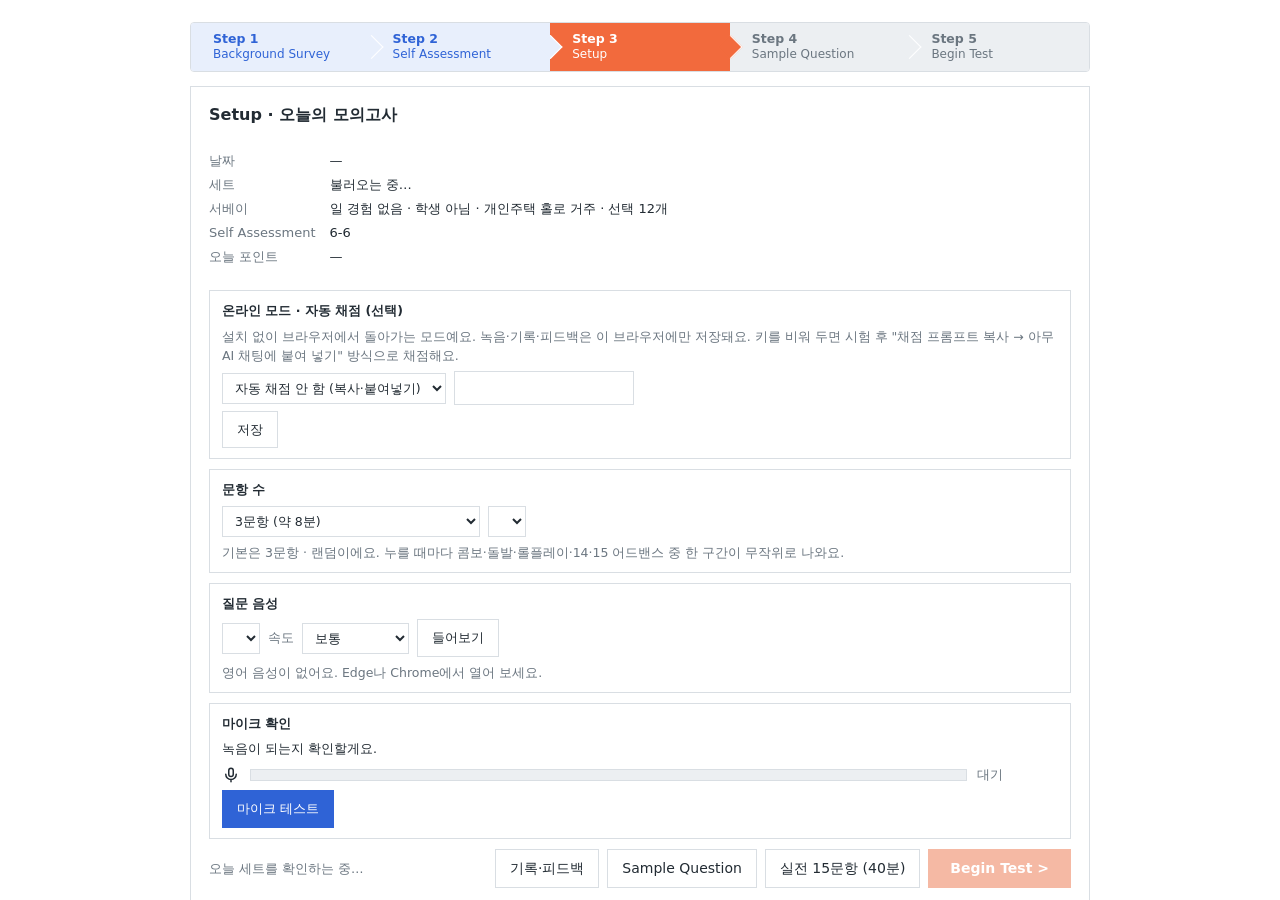
==== index.html @ 991cd002 "Online mode on GitHub Pages + grading without a subscription - web/store.js answers the /api calls i" ====
<!doctype html>
<html lang="en"><head><meta charset="utf-8"><title>OPIc Mock Test</title>
<meta http-equiv="refresh" content="0; url=web/index.html">
<link rel="canonical" href="web/index.html"></head>
<body><p><a href="web/index.html">Open the OPIc mock test</a></p></body></html>
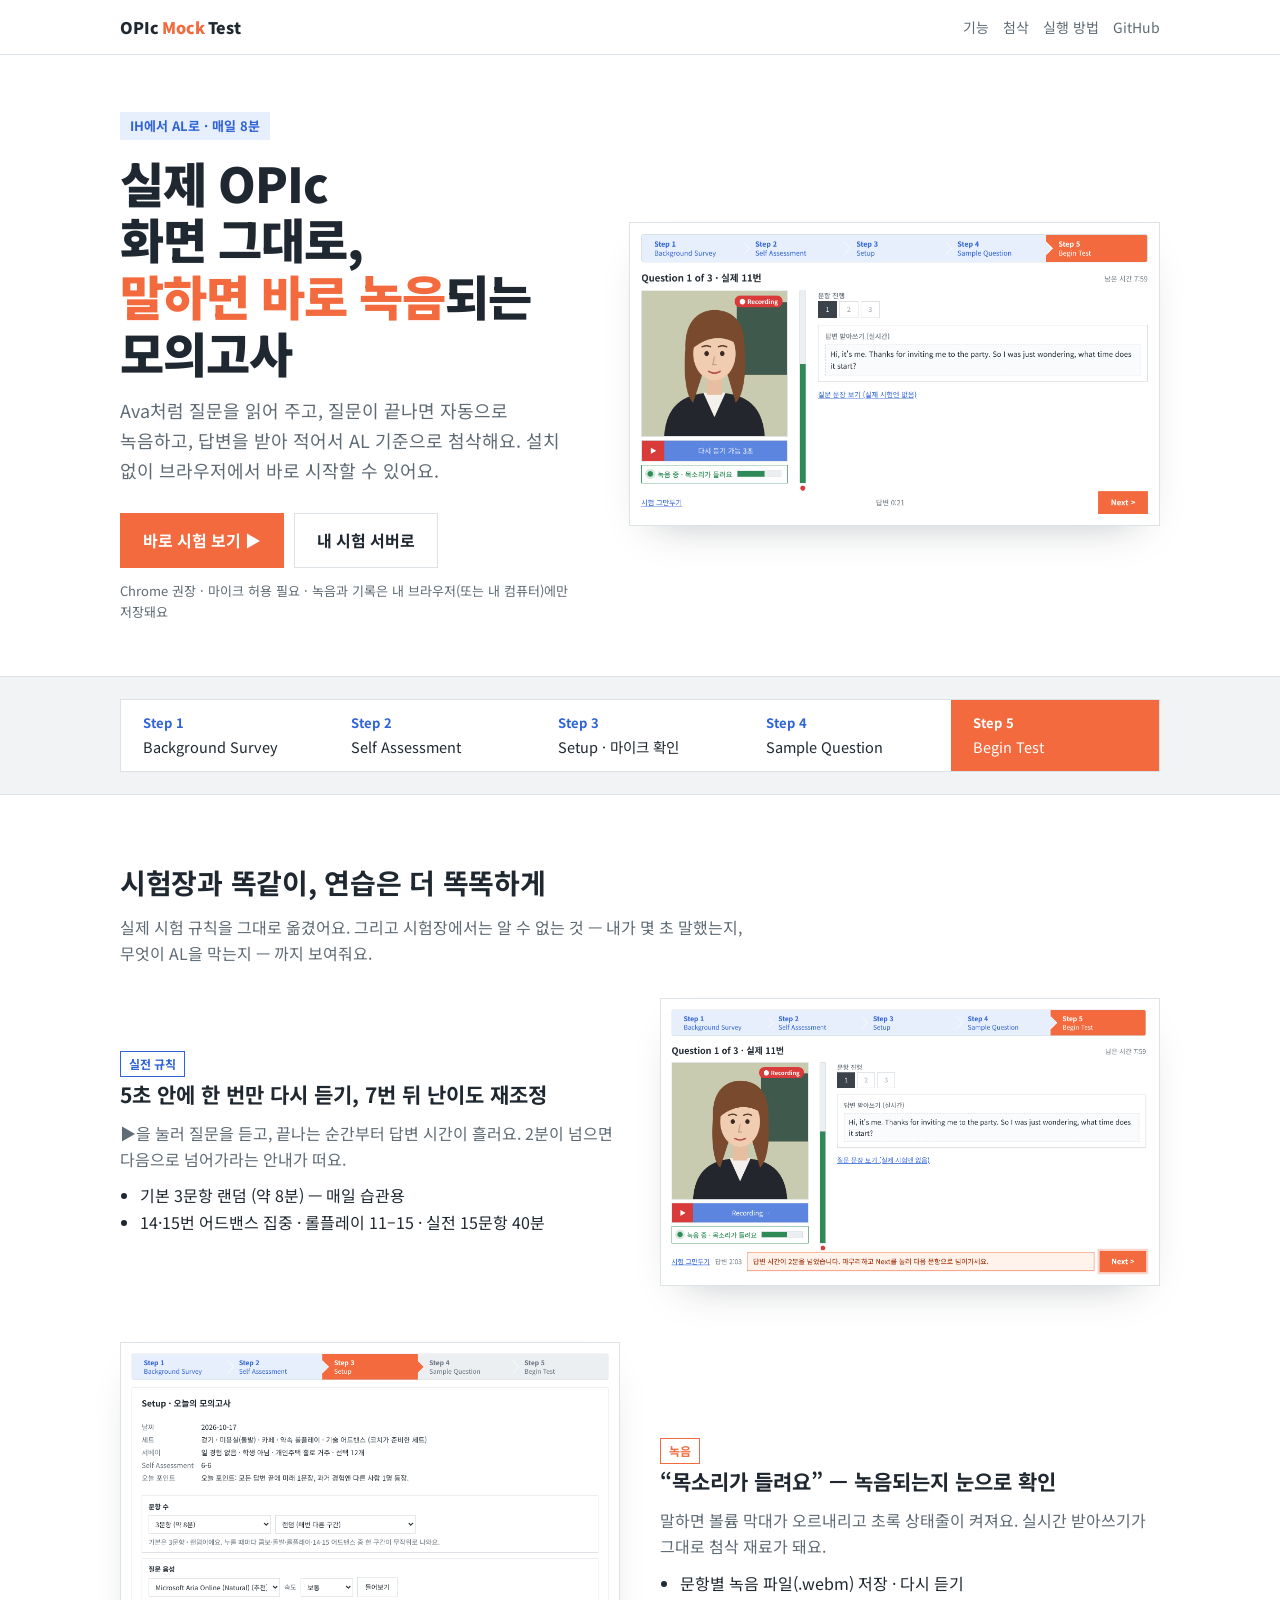
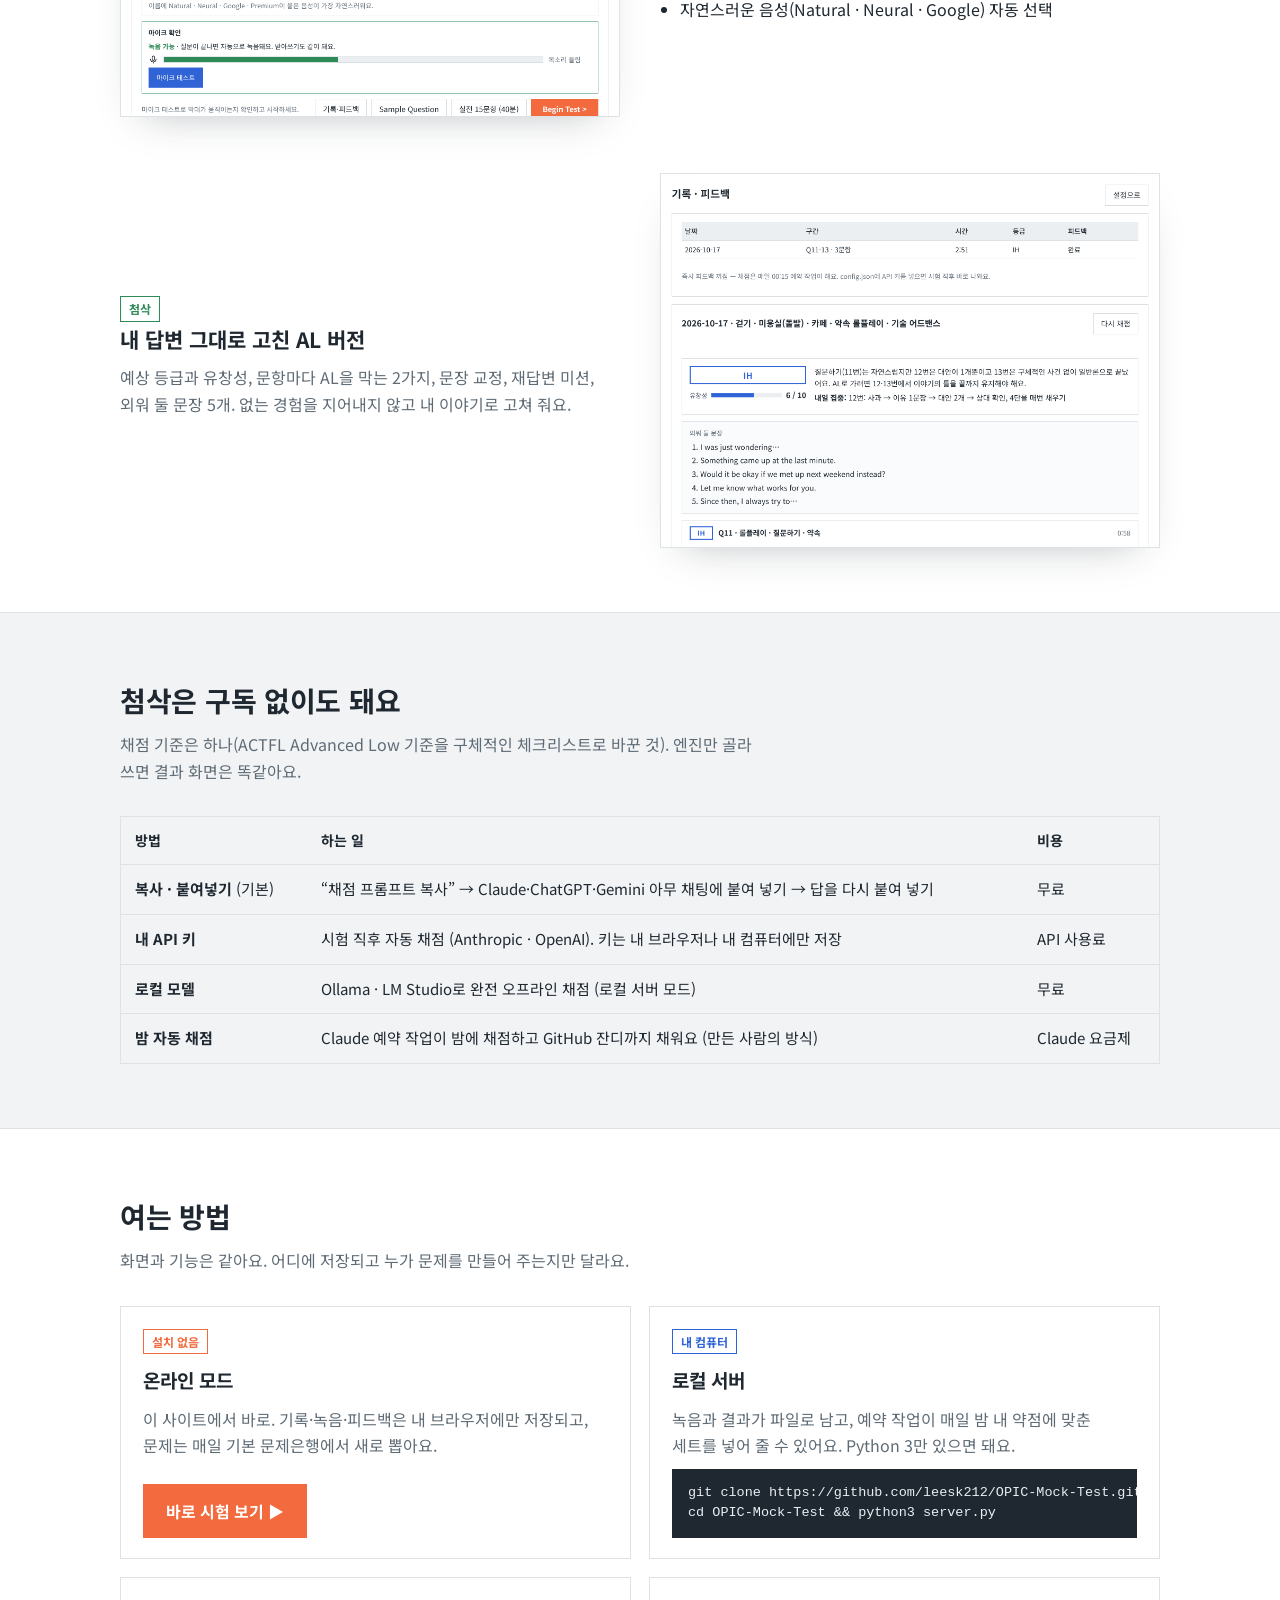
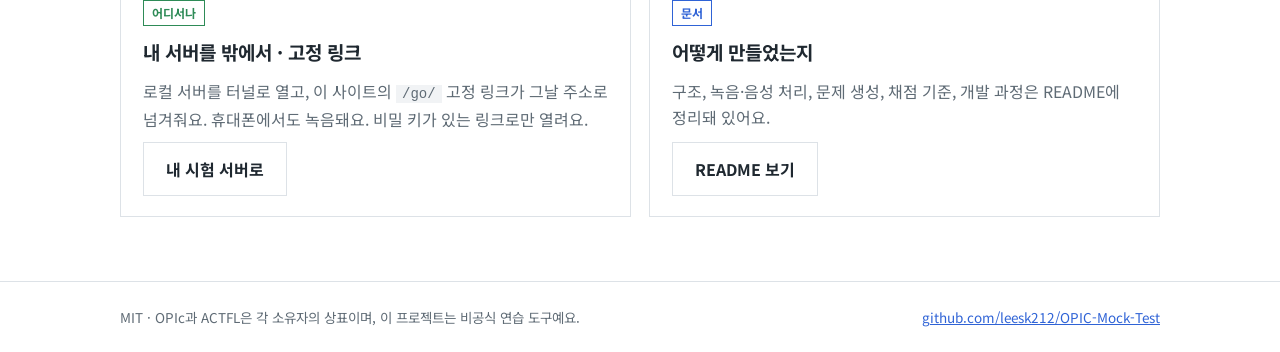
==== commit adeee180: "Remote access + landing page - server.py: tunnelled requests need the access key (?k= once, then Htt" ====
--- a/index.html
+++ b/index.html
@@ -1,5 +1,193 @@
 <!doctype html>
-<html lang="en"><head><meta charset="utf-8"><title>OPIc Mock Test</title>
-<meta http-equiv="refresh" content="0; url=web/index.html">
-<link rel="canonical" href="web/index.html"></head>
-<body><p><a href="web/index.html">Open the OPIc mock test</a></p></body></html>
+<html lang="ko"><head><meta charset="utf-8"><meta name="viewport" content="width=device-width,initial-scale=1,viewport-fit=cover">
+<title>OPIc Mock Test</title>
+<meta name="description" content="실제 OPIc 시험 화면 그대로 — 자동 녹음, 실시간 받아쓰기, AL 기준 첨삭. 설치 없이 브라우저에서 바로.">
+<link rel="stylesheet" href="https://fonts.googleapis.com/css2?family=Noto+Sans+KR:wght@400;500;700;900&display=swap">
+<style>
+/* Layout: the landing borrows the exam's own visual language — the five-step bar becomes the page's spine, orange = act, blue = info. */
+:root{
+  --bg:#ffffff; --ink:#1f2830; --muted:#5f6b75; --line:#dde2e7; --grey:#f1f3f5;
+  --blue:#2f63d6; --blue-soft:#e8effc; --orange:#f26a3d; --ok:#2e8b57;
+  --f:"Noto Sans KR","Apple SD Gothic Neo","Malgun Gothic",system-ui,sans-serif;
+}
+*{box-sizing:border-box}
+html,body{margin:0;background:var(--bg);color:var(--ink)}
+body{font-family:var(--f);font-size:16px;line-height:1.65;word-break:keep-all;overflow-wrap:anywhere}
+.in{max-width:1080px;margin:0 auto;padding-left:max(20px,env(safe-area-inset-left,0px));padding-right:max(20px,env(safe-area-inset-right,0px))}
+a{color:var(--blue)}
+.top{border-bottom:1px solid var(--line)}
+.top .in{display:flex;justify-content:space-between;align-items:center;padding-block:14px;gap:12px}
+.brand{font-weight:900;letter-spacing:-.01em}
+.brand span{color:var(--orange)}
+.top nav{display:flex;gap:14px;font-size:14px;flex-wrap:wrap;justify-content:flex-end}
+.top nav a{color:var(--muted);text-decoration:none}
+.top nav a:hover{color:var(--ink)}
+/* hero */
+.hero .in{display:grid;grid-template-columns:minmax(0,1fr) minmax(0,1.15fr);gap:48px;align-items:center;padding-block:56px 40px}
+@media (max-width:860px){.hero .in{grid-template-columns:1fr;gap:28px;padding-block:36px 24px}}
+.eyebrow{display:inline-block;font-size:13px;font-weight:700;color:var(--blue);background:var(--blue-soft);padding:3px 10px;margin-bottom:14px}
+h1{font-size:clamp(32px,5vw,48px);line-height:1.18;margin:0 0 16px;font-weight:900;letter-spacing:-.02em;text-wrap:balance}
+h1 em{font-style:normal;color:var(--orange)}
+.lead{font-size:18px;color:var(--muted);margin:0 0 28px;max-width:34em}
+.cta{display:flex;gap:10px;flex-wrap:wrap}
+.btn{display:inline-flex;align-items:center;gap:8px;padding:13px 22px;font-weight:700;text-decoration:none;border:1px solid var(--line);color:var(--ink);background:#fff}
+.btn.go{background:var(--orange);border-color:var(--orange);color:#fff}
+.btn:focus-visible{outline:3px solid var(--blue);outline-offset:2px}
+.small{font-size:13px;color:var(--muted);margin-top:12px}
+.shot{border:1px solid var(--line);box-shadow:0 18px 40px -24px rgba(31,40,48,.35);max-width:100%;width:100%;height:auto;display:block}
+.shot.tall{aspect-ratio:4/3;height:auto;object-fit:cover;object-position:top}
+/* steps spine */
+.spine{background:var(--grey);border-block:1px solid var(--line)}
+.spine .in{padding-block:22px}
+.steps{display:grid;grid-template-columns:repeat(5,minmax(0,1fr));border:1px solid var(--line);background:#fff}
+@media (max-width:700px){.steps{grid-template-columns:1fr}}
+.st{position:relative;padding:12px 14px 12px 22px;min-width:0}
+.st b{display:block;font-size:13px;color:var(--blue)}
+.st span{font-size:14.5px}
+.st.now{background:var(--orange);color:#fff}.st.now b{color:#fff}
+/* features */
+section.blk .in{padding-block:64px}
+h2{font-size:28px;margin:0 0 8px;letter-spacing:-.01em;text-wrap:balance}
+.sub{color:var(--muted);margin:0 0 32px;max-width:40em}
+.feat{display:grid;grid-template-columns:minmax(0,1fr) minmax(0,1fr);gap:40px;align-items:center;margin-bottom:56px}
+.feat:last-child{margin-bottom:0}
+.feat.rev .txt{order:2}
+@media (max-width:860px){.feat{grid-template-columns:1fr;gap:18px}.feat.rev .txt{order:0}}
+.feat h3{font-size:21px;margin:0 0 8px}
+.feat p{margin:0 0 10px;color:var(--muted)}
+.feat ul{margin:0;padding-left:20px;color:var(--ink)}
+.tag{align-self:flex-start;display:inline-block;font-size:12px;font-weight:700;padding:2px 8px;border:1px solid currentColor;margin-right:6px;color:var(--blue)}
+.tag.o{color:var(--orange)}.tag.g{color:var(--ok)}
+/* grading table */
+.tbl{overflow-x:auto;border:1px solid var(--line)}
+table{border-collapse:collapse;width:100%;min-width:620px;font-size:15px}
+th,td{text-align:left;padding:12px 14px;border-bottom:1px solid var(--line);vertical-align:top}
+th{background:var(--grey);font-weight:700;font-size:14px}
+tr:last-child td{border-bottom:0}
+/* modes */
+.modes{display:grid;grid-template-columns:repeat(2,minmax(0,1fr));gap:18px}
+@media (max-width:760px){.modes{grid-template-columns:1fr}}
+.mode{border:1px solid var(--line);padding:22px 22px 20px;display:flex;flex-direction:column;gap:10px;min-width:0}
+.mode h3{margin:0;font-size:19px}
+.mode p{margin:0;color:var(--muted)}
+.mode .btn{align-self:flex-start;margin-top:auto}
+code{background:var(--grey);padding:1px 6px;font-size:14px}
+pre{max-width:100%;background:#1f2830;color:#e8eef3;padding:14px 16px;overflow-x:auto;font-size:13.5px;line-height:1.55;margin:0}
+footer{border-top:1px solid var(--line);color:var(--muted);font-size:13.5px}
+footer .in{padding-block:24px;display:flex;justify-content:space-between;gap:12px;flex-wrap:wrap}
+</style></head><body>
+
+<header class="top"><div class="in">
+  <div class="brand">OPIc <span>Mock</span> Test</div>
+  <nav><a href="#features">기능</a><a href="#grading">첨삭</a><a href="#modes">실행 방법</a><a href="https://github.com/leesk212/OPIC-Mock-Test">GitHub</a></nav>
+</div></header>
+
+<section class="hero"><div class="in">
+  <div>
+    <div class="eyebrow">IH에서 AL로 · 매일 8분</div>
+    <h1>실제 OPIc 화면 그대로,<br><em>말하면 바로 녹음</em>되는<br>모의고사</h1>
+    <p class="lead">Ava처럼 질문을 읽어 주고, 질문이 끝나면 자동으로 녹음하고, 답변을 받아 적어서 AL 기준으로 첨삭해요. 설치 없이 브라우저에서 바로 시작할 수 있어요.</p>
+    <div class="cta">
+      <a class="btn go" href="web/index.html">바로 시험 보기 ▶</a>
+      <a class="btn" href="go/">내 시험 서버로</a>
+    </div>
+    <p class="small">Chrome 권장 · 마이크 허용 필요 · 녹음과 기록은 내 브라우저(또는 내 컴퓨터)에만 저장돼요</p>
+  </div>
+  <img class="shot" src="docs/screens/3-exam-recording.png" alt="녹음 중인 시험 화면 — 아바타, 재생 바, 볼륨 막대, 실시간 받아쓰기, Next 버튼">
+</div></section>
+
+<div class="spine"><div class="in">
+  <div class="steps" aria-label="시험 진행 단계">
+    <div class="st"><b>Step 1</b><span>Background Survey</span></div>
+    <div class="st"><b>Step 2</b><span>Self Assessment</span></div>
+    <div class="st"><b>Step 3</b><span>Setup · 마이크 확인</span></div>
+    <div class="st"><b>Step 4</b><span>Sample Question</span></div>
+    <div class="st now"><b>Step 5</b><span>Begin Test</span></div>
+  </div>
+</div></div>
+
+<section class="blk" id="features"><div class="in">
+  <h2>시험장과 똑같이, 연습은 더 똑똑하게</h2>
+  <p class="sub">실제 시험 규칙을 그대로 옮겼어요. 그리고 시험장에서는 알 수 없는 것 — 내가 몇 초 말했는지, 무엇이 AL을 막는지 — 까지 보여줘요.</p>
+
+  <div class="feat">
+    <div class="txt">
+      <span class="tag">실전 규칙</span>
+      <h3>5초 안에 한 번만 다시 듣기, 7번 뒤 난이도 재조정</h3>
+      <p>▶을 눌러 질문을 듣고, 끝나는 순간부터 답변 시간이 흘러요. 2분이 넘으면 다음으로 넘어가라는 안내가 떠요.</p>
+      <ul><li>기본 3문항 랜덤 (약 8분) — 매일 습관용</li><li>14·15번 어드밴스 집중 · 롤플레이 11–15 · 실전 15문항 40분</li></ul>
+    </div>
+    <img class="shot" src="docs/screens/4-exam-2min.png" alt="2분 초과 안내가 뜬 시험 화면">
+  </div>
+
+  <div class="feat rev">
+    <div class="txt">
+      <span class="tag o">녹음</span>
+      <h3>“목소리가 들려요” — 녹음되는지 눈으로 확인</h3>
+      <p>말하면 볼륨 막대가 오르내리고 초록 상태줄이 켜져요. 실시간 받아쓰기가 그대로 첨삭 재료가 돼요.</p>
+      <ul><li>문항별 녹음 파일(.webm) 저장 · 다시 듣기</li><li>자연스러운 음성(Natural · Neural · Google) 자동 선택</li></ul>
+    </div>
+    <img class="shot tall" src="docs/screens/1-setup.png" alt="설정 화면 — 문항 수, 음성, 마이크 확인">
+  </div>
+
+  <div class="feat">
+    <div class="txt">
+      <span class="tag g">첨삭</span>
+      <h3>내 답변 그대로 고친 AL 버전</h3>
+      <p>예상 등급과 유창성, 문항마다 AL을 막는 2가지, 문장 교정, 재답변 미션, 외워 둘 문장 5개. 없는 경험을 지어내지 않고 내 이야기로 고쳐 줘요.</p>
+    </div>
+    <img class="shot tall" src="docs/screens/5-feedback.png" alt="AL 피드백 화면">
+  </div>
+</div></section>
+
+<section class="blk" id="grading" style="background:var(--grey);border-block:1px solid var(--line)"><div class="in">
+  <h2>첨삭은 구독 없이도 돼요</h2>
+  <p class="sub">채점 기준은 하나(ACTFL Advanced Low 기준을 구체적인 체크리스트로 바꾼 것). 엔진만 골라 쓰면 결과 화면은 똑같아요.</p>
+  <div class="tbl"><table>
+    <thead><tr><th>방법</th><th>하는 일</th><th>비용</th></tr></thead>
+    <tbody>
+      <tr><td><b>복사 · 붙여넣기</b> (기본)</td><td>“채점 프롬프트 복사” → Claude·ChatGPT·Gemini 아무 채팅에 붙여 넣기 → 답을 다시 붙여 넣기</td><td>무료</td></tr>
+      <tr><td><b>내 API 키</b></td><td>시험 직후 자동 채점 (Anthropic · OpenAI). 키는 내 브라우저나 내 컴퓨터에만 저장</td><td>API 사용료</td></tr>
+      <tr><td><b>로컬 모델</b></td><td>Ollama · LM Studio로 완전 오프라인 채점 (로컬 서버 모드)</td><td>무료</td></tr>
+      <tr><td><b>밤 자동 채점</b></td><td>Claude 예약 작업이 밤에 채점하고 GitHub 잔디까지 채워요 (만든 사람의 방식)</td><td>Claude 요금제</td></tr>
+    </tbody>
+  </table></div>
+</div></section>
+
+<section class="blk" id="modes"><div class="in">
+  <h2>여는 방법</h2>
+  <p class="sub">화면과 기능은 같아요. 어디에 저장되고 누가 문제를 만들어 주는지만 달라요.</p>
+  <div class="modes">
+    <div class="mode">
+      <span class="tag o">설치 없음</span>
+      <h3>온라인 모드</h3>
+      <p>이 사이트에서 바로. 기록·녹음·피드백은 내 브라우저에만 저장되고, 문제는 매일 기본 문제은행에서 새로 뽑아요.</p>
+      <a class="btn go" href="web/index.html">바로 시험 보기 ▶</a>
+    </div>
+    <div class="mode">
+      <span class="tag">내 컴퓨터</span>
+      <h3>로컬 서버</h3>
+      <p>녹음과 결과가 파일로 남고, 예약 작업이 매일 밤 내 약점에 맞춘 세트를 넣어 줄 수 있어요. Python 3만 있으면 돼요.</p>
+<pre>git clone https://github.com/leesk212/OPIC-Mock-Test.git
+cd OPIC-Mock-Test && python3 server.py</pre>
+    </div>
+    <div class="mode">
+      <span class="tag g">어디서나</span>
+      <h3>내 서버를 밖에서 · 고정 링크</h3>
+      <p>로컬 서버를 터널로 열고, 이 사이트의 <code>/go/</code> 고정 링크가 그날 주소로 넘겨줘요. 휴대폰에서도 녹음돼요. 비밀 키가 있는 링크로만 열려요.</p>
+      <a class="btn" href="go/">내 시험 서버로</a>
+    </div>
+    <div class="mode">
+      <span class="tag">문서</span>
+      <h3>어떻게 만들었는지</h3>
+      <p>구조, 녹음·음성 처리, 문제 생성, 채점 기준, 개발 과정은 README에 정리돼 있어요.</p>
+      <a class="btn" href="https://github.com/leesk212/OPIC-Mock-Test#readme">README 보기</a>
+    </div>
+  </div>
+</div></section>
+
+<footer><div class="in">
+  <span>MIT · OPIc과 ACTFL은 각 소유자의 상표이며, 이 프로젝트는 비공식 연습 도구예요.</span>
+  <a href="https://github.com/leesk212/OPIC-Mock-Test">github.com/leesk212/OPIC-Mock-Test</a>
+</div></footer>
+</body></html>
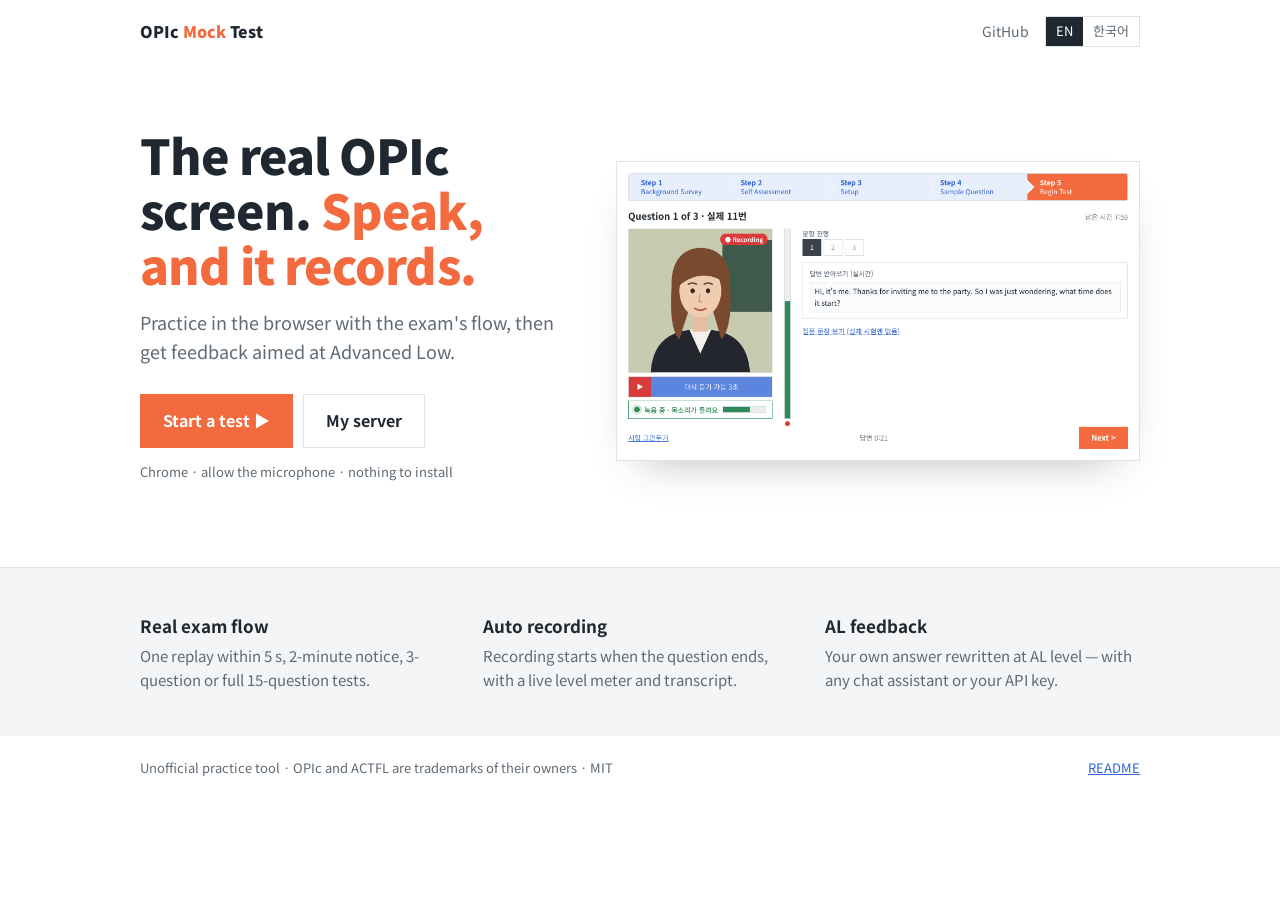
==== commit 9bb58295: "landing: simpler page, English by default with a 한국어 toggle Co-Authored-By: Claude Opus 5.5 <noreply" ====
--- a/index.html
+++ b/index.html
@@ -1,193 +1,96 @@
 <!doctype html>
-<html lang="ko"><head><meta charset="utf-8"><meta name="viewport" content="width=device-width,initial-scale=1,viewport-fit=cover">
+<html lang="en"><head><meta charset="utf-8"><meta name="viewport" content="width=device-width,initial-scale=1,viewport-fit=cover">
 <title>OPIc Mock Test</title>
-<meta name="description" content="실제 OPIc 시험 화면 그대로 — 자동 녹음, 실시간 받아쓰기, AL 기준 첨삭. 설치 없이 브라우저에서 바로.">
+<meta name="description" content="An OPIc speaking mock test that looks and runs like the real exam. Auto recording, live transcript, AL-level feedback. Runs in your browser.">
 <link rel="stylesheet" href="https://fonts.googleapis.com/css2?family=Noto+Sans+KR:wght@400;500;700;900&display=swap">
 <style>
-/* Layout: the landing borrows the exam's own visual language — the five-step bar becomes the page's spine, orange = act, blue = info. */
-:root{
-  --bg:#ffffff; --ink:#1f2830; --muted:#5f6b75; --line:#dde2e7; --grey:#f1f3f5;
-  --blue:#2f63d6; --blue-soft:#e8effc; --orange:#f26a3d; --ok:#2e8b57;
-  --f:"Noto Sans KR","Apple SD Gothic Neo","Malgun Gothic",system-ui,sans-serif;
-}
+:root{--ink:#1f2830;--muted:#5f6b75;--line:#dde2e7;--grey:#f3f5f7;--blue:#2f63d6;--orange:#f26a3d;
+  --f:"Noto Sans KR","Apple SD Gothic Neo","Malgun Gothic",system-ui,sans-serif}
 *{box-sizing:border-box}
-html,body{margin:0;background:var(--bg);color:var(--ink)}
-body{font-family:var(--f);font-size:16px;line-height:1.65;word-break:keep-all;overflow-wrap:anywhere}
-.in{max-width:1080px;margin:0 auto;padding-left:max(20px,env(safe-area-inset-left,0px));padding-right:max(20px,env(safe-area-inset-right,0px))}
+html,body{margin:0;background:#fff;color:var(--ink)}
+body{font-family:var(--f);font-size:16px;line-height:1.6;word-break:keep-all;overflow-wrap:anywhere}
+.in{max-width:1040px;margin:0 auto;padding-left:max(20px,env(safe-area-inset-left,0px));padding-right:max(20px,env(safe-area-inset-right,0px))}
 a{color:var(--blue)}
-.top{border-bottom:1px solid var(--line)}
-.top .in{display:flex;justify-content:space-between;align-items:center;padding-block:14px;gap:12px}
-.brand{font-weight:900;letter-spacing:-.01em}
-.brand span{color:var(--orange)}
-.top nav{display:flex;gap:14px;font-size:14px;flex-wrap:wrap;justify-content:flex-end}
-.top nav a{color:var(--muted);text-decoration:none}
-.top nav a:hover{color:var(--ink)}
-/* hero */
-.hero .in{display:grid;grid-template-columns:minmax(0,1fr) minmax(0,1.15fr);gap:48px;align-items:center;padding-block:56px 40px}
-@media (max-width:860px){.hero .in{grid-template-columns:1fr;gap:28px;padding-block:36px 24px}}
-.eyebrow{display:inline-block;font-size:13px;font-weight:700;color:var(--blue);background:var(--blue-soft);padding:3px 10px;margin-bottom:14px}
-h1{font-size:clamp(32px,5vw,48px);line-height:1.18;margin:0 0 16px;font-weight:900;letter-spacing:-.02em;text-wrap:balance}
+header .in{display:flex;justify-content:space-between;align-items:center;padding-block:16px;gap:12px}
+.brand{font-weight:900}.brand span{color:var(--orange)}
+.right{display:flex;align-items:center;gap:16px;font-size:14px}
+.right a{color:var(--muted);text-decoration:none}
+.lang{display:inline-flex;border:1px solid var(--line)}
+.lang button{font:inherit;font-size:13px;border:0;background:#fff;color:var(--muted);padding:4px 10px;cursor:pointer}
+.lang button[aria-pressed="true"]{background:var(--ink);color:#fff}
+.hero .in{display:grid;grid-template-columns:minmax(0,.9fr) minmax(0,1.1fr);gap:48px;align-items:center;padding-block:64px 72px}
+@media (max-width:860px){.hero .in{grid-template-columns:1fr;gap:32px;padding-block:32px 48px}}
+h1{font-size:clamp(32px,4.6vw,48px);line-height:1.15;margin:0 0 16px;font-weight:900;letter-spacing:-.02em;text-wrap:balance}
 h1 em{font-style:normal;color:var(--orange)}
-.lead{font-size:18px;color:var(--muted);margin:0 0 28px;max-width:34em}
+.lead{font-size:18px;color:var(--muted);margin:0 0 28px;max-width:30em}
 .cta{display:flex;gap:10px;flex-wrap:wrap}
-.btn{display:inline-flex;align-items:center;gap:8px;padding:13px 22px;font-weight:700;text-decoration:none;border:1px solid var(--line);color:var(--ink);background:#fff}
+.btn{display:inline-block;padding:13px 22px;font-weight:700;text-decoration:none;border:1px solid var(--line);color:var(--ink);background:#fff}
 .btn.go{background:var(--orange);border-color:var(--orange);color:#fff}
-.btn:focus-visible{outline:3px solid var(--blue);outline-offset:2px}
-.small{font-size:13px;color:var(--muted);margin-top:12px}
-.shot{border:1px solid var(--line);box-shadow:0 18px 40px -24px rgba(31,40,48,.35);max-width:100%;width:100%;height:auto;display:block}
-.shot.tall{aspect-ratio:4/3;height:auto;object-fit:cover;object-position:top}
-/* steps spine */
-.spine{background:var(--grey);border-block:1px solid var(--line)}
-.spine .in{padding-block:22px}
-.steps{display:grid;grid-template-columns:repeat(5,minmax(0,1fr));border:1px solid var(--line);background:#fff}
-@media (max-width:700px){.steps{grid-template-columns:1fr}}
-.st{position:relative;padding:12px 14px 12px 22px;min-width:0}
-.st b{display:block;font-size:13px;color:var(--blue)}
-.st span{font-size:14.5px}
-.st.now{background:var(--orange);color:#fff}.st.now b{color:#fff}
-/* features */
-section.blk .in{padding-block:64px}
-h2{font-size:28px;margin:0 0 8px;letter-spacing:-.01em;text-wrap:balance}
-.sub{color:var(--muted);margin:0 0 32px;max-width:40em}
-.feat{display:grid;grid-template-columns:minmax(0,1fr) minmax(0,1fr);gap:40px;align-items:center;margin-bottom:56px}
-.feat:last-child{margin-bottom:0}
-.feat.rev .txt{order:2}
-@media (max-width:860px){.feat{grid-template-columns:1fr;gap:18px}.feat.rev .txt{order:0}}
-.feat h3{font-size:21px;margin:0 0 8px}
-.feat p{margin:0 0 10px;color:var(--muted)}
-.feat ul{margin:0;padding-left:20px;color:var(--ink)}
-.tag{align-self:flex-start;display:inline-block;font-size:12px;font-weight:700;padding:2px 8px;border:1px solid currentColor;margin-right:6px;color:var(--blue)}
-.tag.o{color:var(--orange)}.tag.g{color:var(--ok)}
-/* grading table */
-.tbl{overflow-x:auto;border:1px solid var(--line)}
-table{border-collapse:collapse;width:100%;min-width:620px;font-size:15px}
-th,td{text-align:left;padding:12px 14px;border-bottom:1px solid var(--line);vertical-align:top}
-th{background:var(--grey);font-weight:700;font-size:14px}
-tr:last-child td{border-bottom:0}
-/* modes */
-.modes{display:grid;grid-template-columns:repeat(2,minmax(0,1fr));gap:18px}
-@media (max-width:760px){.modes{grid-template-columns:1fr}}
-.mode{border:1px solid var(--line);padding:22px 22px 20px;display:flex;flex-direction:column;gap:10px;min-width:0}
-.mode h3{margin:0;font-size:19px}
-.mode p{margin:0;color:var(--muted)}
-.mode .btn{align-self:flex-start;margin-top:auto}
-code{background:var(--grey);padding:1px 6px;font-size:14px}
-pre{max-width:100%;background:#1f2830;color:#e8eef3;padding:14px 16px;overflow-x:auto;font-size:13.5px;line-height:1.55;margin:0}
-footer{border-top:1px solid var(--line);color:var(--muted);font-size:13.5px}
-footer .in{padding-block:24px;display:flex;justify-content:space-between;gap:12px;flex-wrap:wrap}
+.btn:focus-visible,.lang button:focus-visible{outline:3px solid var(--blue);outline-offset:2px}
+.hint{font-size:13px;color:var(--muted);margin-top:14px}
+.shot{width:100%;height:auto;display:block;border:1px solid var(--line);box-shadow:0 20px 44px -26px rgba(31,40,48,.4)}
+.three{background:var(--grey);border-top:1px solid var(--line)}
+.three .in{display:grid;grid-template-columns:repeat(3,minmax(0,1fr));gap:28px;padding-block:44px}
+@media (max-width:760px){.three .in{grid-template-columns:1fr;gap:18px}}
+.three b{display:block;font-size:17px;margin-bottom:4px}
+.three p{margin:0;color:var(--muted);font-size:15px}
+footer .in{display:flex;justify-content:space-between;gap:12px;flex-wrap:wrap;padding-block:22px;font-size:13px;color:var(--muted)}
+:root:not([lang="ko"]) [data-ko]{display:none!important}
+:root[lang="ko"] [data-en]{display:none!important}
 </style></head><body>
 
-<header class="top"><div class="in">
+<header><div class="in">
   <div class="brand">OPIc <span>Mock</span> Test</div>
-  <nav><a href="#features">기능</a><a href="#grading">첨삭</a><a href="#modes">실행 방법</a><a href="https://github.com/leesk212/OPIC-Mock-Test">GitHub</a></nav>
+  <div class="right">
+    <a href="https://github.com/leesk212/OPIC-Mock-Test">GitHub</a>
+    <div class="lang" role="group" aria-label="Language">
+      <button type="button" id="lEn" aria-pressed="true">EN</button><button type="button" id="lKo" aria-pressed="false">한국어</button>
+    </div>
+  </div>
 </div></header>
 
 <section class="hero"><div class="in">
   <div>
-    <div class="eyebrow">IH에서 AL로 · 매일 8분</div>
-    <h1>실제 OPIc 화면 그대로,<br><em>말하면 바로 녹음</em>되는<br>모의고사</h1>
-    <p class="lead">Ava처럼 질문을 읽어 주고, 질문이 끝나면 자동으로 녹음하고, 답변을 받아 적어서 AL 기준으로 첨삭해요. 설치 없이 브라우저에서 바로 시작할 수 있어요.</p>
+    <h1 data-en>The real OPIc screen. <em>Speak, and it records.</em></h1>
+    <h1 data-ko>실제 OPIc 화면 그대로, <em>말하면 바로 녹음</em></h1>
+    <p class="lead" data-en>Practice in the browser with the exam's flow, then get feedback aimed at Advanced Low.</p>
+    <p class="lead" data-ko>시험과 같은 흐름으로 연습하고, AL 기준 첨삭을 받아요.</p>
     <div class="cta">
-      <a class="btn go" href="web/index.html">바로 시험 보기 ▶</a>
-      <a class="btn" href="go/">내 시험 서버로</a>
+      <a class="btn go" href="web/index.html"><span data-en>Start a test ▶</span><span data-ko>바로 시험 보기 ▶</span></a>
+      <a class="btn" href="go/"><span data-en>My server</span><span data-ko>내 시험 서버</span></a>
     </div>
-    <p class="small">Chrome 권장 · 마이크 허용 필요 · 녹음과 기록은 내 브라우저(또는 내 컴퓨터)에만 저장돼요</p>
+    <p class="hint" data-en>Chrome · allow the microphone · nothing to install</p>
+    <p class="hint" data-ko>Chrome · 마이크 허용 · 설치 없음</p>
   </div>
-  <img class="shot" src="docs/screens/3-exam-recording.png" alt="녹음 중인 시험 화면 — 아바타, 재생 바, 볼륨 막대, 실시간 받아쓰기, Next 버튼">
+  <img class="shot" src="docs/screens/3-exam-recording.png" alt="Exam screen while recording">
 </div></section>
 
-<div class="spine"><div class="in">
-  <div class="steps" aria-label="시험 진행 단계">
-    <div class="st"><b>Step 1</b><span>Background Survey</span></div>
-    <div class="st"><b>Step 2</b><span>Self Assessment</span></div>
-    <div class="st"><b>Step 3</b><span>Setup · 마이크 확인</span></div>
-    <div class="st"><b>Step 4</b><span>Sample Question</span></div>
-    <div class="st now"><b>Step 5</b><span>Begin Test</span></div>
-  </div>
-</div></div>
-
-<section class="blk" id="features"><div class="in">
-  <h2>시험장과 똑같이, 연습은 더 똑똑하게</h2>
-  <p class="sub">실제 시험 규칙을 그대로 옮겼어요. 그리고 시험장에서는 알 수 없는 것 — 내가 몇 초 말했는지, 무엇이 AL을 막는지 — 까지 보여줘요.</p>
-
-  <div class="feat">
-    <div class="txt">
-      <span class="tag">실전 규칙</span>
-      <h3>5초 안에 한 번만 다시 듣기, 7번 뒤 난이도 재조정</h3>
-      <p>▶을 눌러 질문을 듣고, 끝나는 순간부터 답변 시간이 흘러요. 2분이 넘으면 다음으로 넘어가라는 안내가 떠요.</p>
-      <ul><li>기본 3문항 랜덤 (약 8분) — 매일 습관용</li><li>14·15번 어드밴스 집중 · 롤플레이 11–15 · 실전 15문항 40분</li></ul>
-    </div>
-    <img class="shot" src="docs/screens/4-exam-2min.png" alt="2분 초과 안내가 뜬 시험 화면">
-  </div>
-
-  <div class="feat rev">
-    <div class="txt">
-      <span class="tag o">녹음</span>
-      <h3>“목소리가 들려요” — 녹음되는지 눈으로 확인</h3>
-      <p>말하면 볼륨 막대가 오르내리고 초록 상태줄이 켜져요. 실시간 받아쓰기가 그대로 첨삭 재료가 돼요.</p>
-      <ul><li>문항별 녹음 파일(.webm) 저장 · 다시 듣기</li><li>자연스러운 음성(Natural · Neural · Google) 자동 선택</li></ul>
-    </div>
-    <img class="shot tall" src="docs/screens/1-setup.png" alt="설정 화면 — 문항 수, 음성, 마이크 확인">
-  </div>
-
-  <div class="feat">
-    <div class="txt">
-      <span class="tag g">첨삭</span>
-      <h3>내 답변 그대로 고친 AL 버전</h3>
-      <p>예상 등급과 유창성, 문항마다 AL을 막는 2가지, 문장 교정, 재답변 미션, 외워 둘 문장 5개. 없는 경험을 지어내지 않고 내 이야기로 고쳐 줘요.</p>
-    </div>
-    <img class="shot tall" src="docs/screens/5-feedback.png" alt="AL 피드백 화면">
-  </div>
-</div></section>
-
-<section class="blk" id="grading" style="background:var(--grey);border-block:1px solid var(--line)"><div class="in">
-  <h2>첨삭은 구독 없이도 돼요</h2>
-  <p class="sub">채점 기준은 하나(ACTFL Advanced Low 기준을 구체적인 체크리스트로 바꾼 것). 엔진만 골라 쓰면 결과 화면은 똑같아요.</p>
-  <div class="tbl"><table>
-    <thead><tr><th>방법</th><th>하는 일</th><th>비용</th></tr></thead>
-    <tbody>
-      <tr><td><b>복사 · 붙여넣기</b> (기본)</td><td>“채점 프롬프트 복사” → Claude·ChatGPT·Gemini 아무 채팅에 붙여 넣기 → 답을 다시 붙여 넣기</td><td>무료</td></tr>
-      <tr><td><b>내 API 키</b></td><td>시험 직후 자동 채점 (Anthropic · OpenAI). 키는 내 브라우저나 내 컴퓨터에만 저장</td><td>API 사용료</td></tr>
-      <tr><td><b>로컬 모델</b></td><td>Ollama · LM Studio로 완전 오프라인 채점 (로컬 서버 모드)</td><td>무료</td></tr>
-      <tr><td><b>밤 자동 채점</b></td><td>Claude 예약 작업이 밤에 채점하고 GitHub 잔디까지 채워요 (만든 사람의 방식)</td><td>Claude 요금제</td></tr>
-    </tbody>
-  </table></div>
-</div></section>
-
-<section class="blk" id="modes"><div class="in">
-  <h2>여는 방법</h2>
-  <p class="sub">화면과 기능은 같아요. 어디에 저장되고 누가 문제를 만들어 주는지만 달라요.</p>
-  <div class="modes">
-    <div class="mode">
-      <span class="tag o">설치 없음</span>
-      <h3>온라인 모드</h3>
-      <p>이 사이트에서 바로. 기록·녹음·피드백은 내 브라우저에만 저장되고, 문제는 매일 기본 문제은행에서 새로 뽑아요.</p>
-      <a class="btn go" href="web/index.html">바로 시험 보기 ▶</a>
-    </div>
-    <div class="mode">
-      <span class="tag">내 컴퓨터</span>
-      <h3>로컬 서버</h3>
-      <p>녹음과 결과가 파일로 남고, 예약 작업이 매일 밤 내 약점에 맞춘 세트를 넣어 줄 수 있어요. Python 3만 있으면 돼요.</p>
-<pre>git clone https://github.com/leesk212/OPIC-Mock-Test.git
-cd OPIC-Mock-Test && python3 server.py</pre>
-    </div>
-    <div class="mode">
-      <span class="tag g">어디서나</span>
-      <h3>내 서버를 밖에서 · 고정 링크</h3>
-      <p>로컬 서버를 터널로 열고, 이 사이트의 <code>/go/</code> 고정 링크가 그날 주소로 넘겨줘요. 휴대폰에서도 녹음돼요. 비밀 키가 있는 링크로만 열려요.</p>
-      <a class="btn" href="go/">내 시험 서버로</a>
-    </div>
-    <div class="mode">
-      <span class="tag">문서</span>
-      <h3>어떻게 만들었는지</h3>
-      <p>구조, 녹음·음성 처리, 문제 생성, 채점 기준, 개발 과정은 README에 정리돼 있어요.</p>
-      <a class="btn" href="https://github.com/leesk212/OPIC-Mock-Test#readme">README 보기</a>
-    </div>
-  </div>
+<section class="three"><div class="in">
+  <div><b data-en>Real exam flow</b><b data-ko>실전 흐름</b>
+    <p data-en>One replay within 5 s, 2-minute notice, 3-question or full 15-question tests.</p>
+    <p data-ko>5초 내 1회 다시 듣기, 2분 안내, 3문항 또는 실전 15문항.</p></div>
+  <div><b data-en>Auto recording</b><b data-ko>자동 녹음</b>
+    <p data-en>Recording starts when the question ends, with a live level meter and transcript.</p>
+    <p data-ko>질문이 끝나면 녹음 시작, 볼륨 막대와 실시간 받아쓰기.</p></div>
+  <div><b data-en>AL feedback</b><b data-ko>AL 첨삭</b>
+    <p data-en>Your own answer rewritten at AL level — with any chat assistant or your API key.</p>
+    <p data-ko>내 답변 그대로 고친 AL 버전 — 아무 AI 채팅이나 내 API 키로.</p></div>
 </div></section>
 
 <footer><div class="in">
-  <span>MIT · OPIc과 ACTFL은 각 소유자의 상표이며, 이 프로젝트는 비공식 연습 도구예요.</span>
-  <a href="https://github.com/leesk212/OPIC-Mock-Test">github.com/leesk212/OPIC-Mock-Test</a>
+  <span data-en>Unofficial practice tool · OPIc and ACTFL are trademarks of their owners · MIT</span>
+  <span data-ko>비공식 연습 도구 · OPIc과 ACTFL은 각 소유자의 상표 · MIT</span>
+  <a href="https://github.com/leesk212/OPIC-Mock-Test#readme">README</a>
 </div></footer>
+
+<script>
+(()=>{
+  const set=l=>{document.documentElement.lang=l;document.getElementById('lEn').setAttribute('aria-pressed',l==='en');document.getElementById('lKo').setAttribute('aria-pressed',l==='ko');try{localStorage.setItem('opic.lang',l)}catch(e){}};
+  const q=new URLSearchParams(location.search).get('lang');
+  let saved=null; try{saved=localStorage.getItem('opic.lang')}catch(e){}
+  set(q==='ko'||q==='en'?q:(saved||'en'));
+  document.getElementById('lEn').onclick=()=>set('en');
+  document.getElementById('lKo').onclick=()=>set('ko');
+})();
+</script>
 </body></html>
